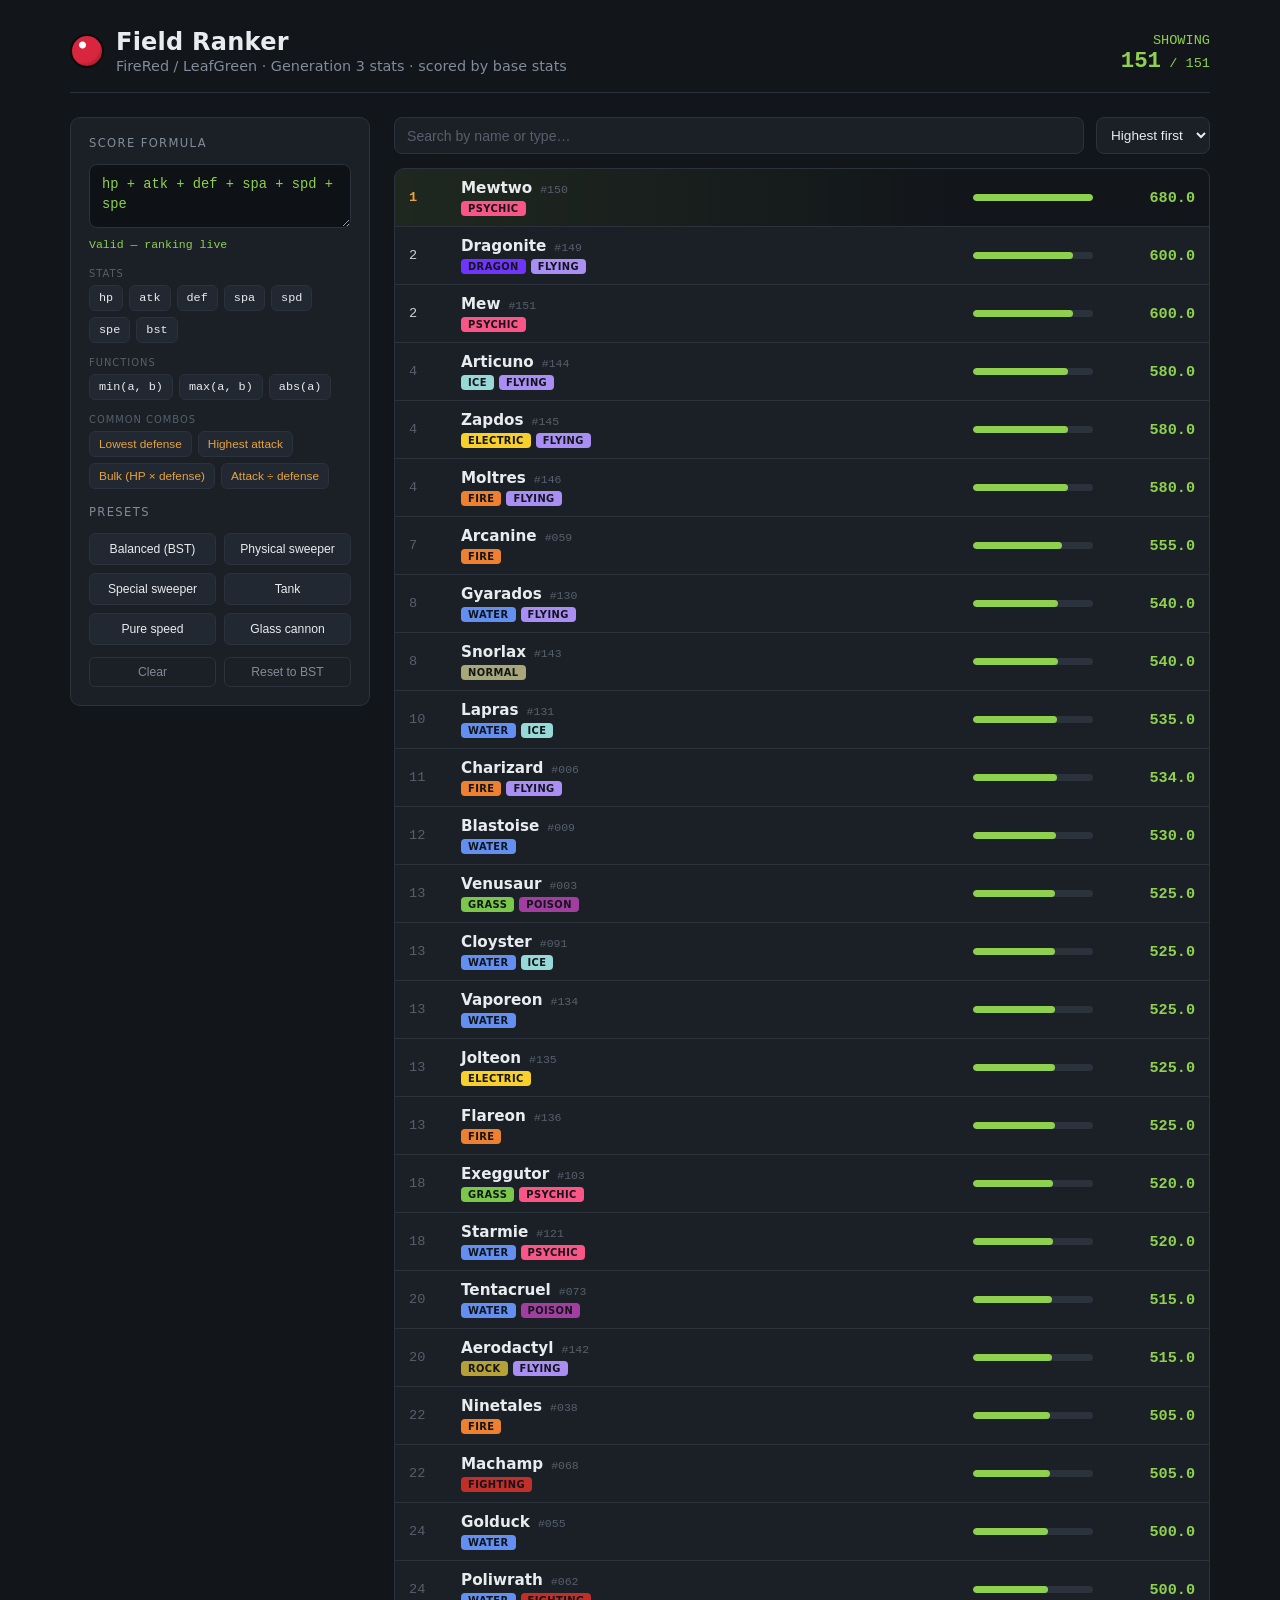
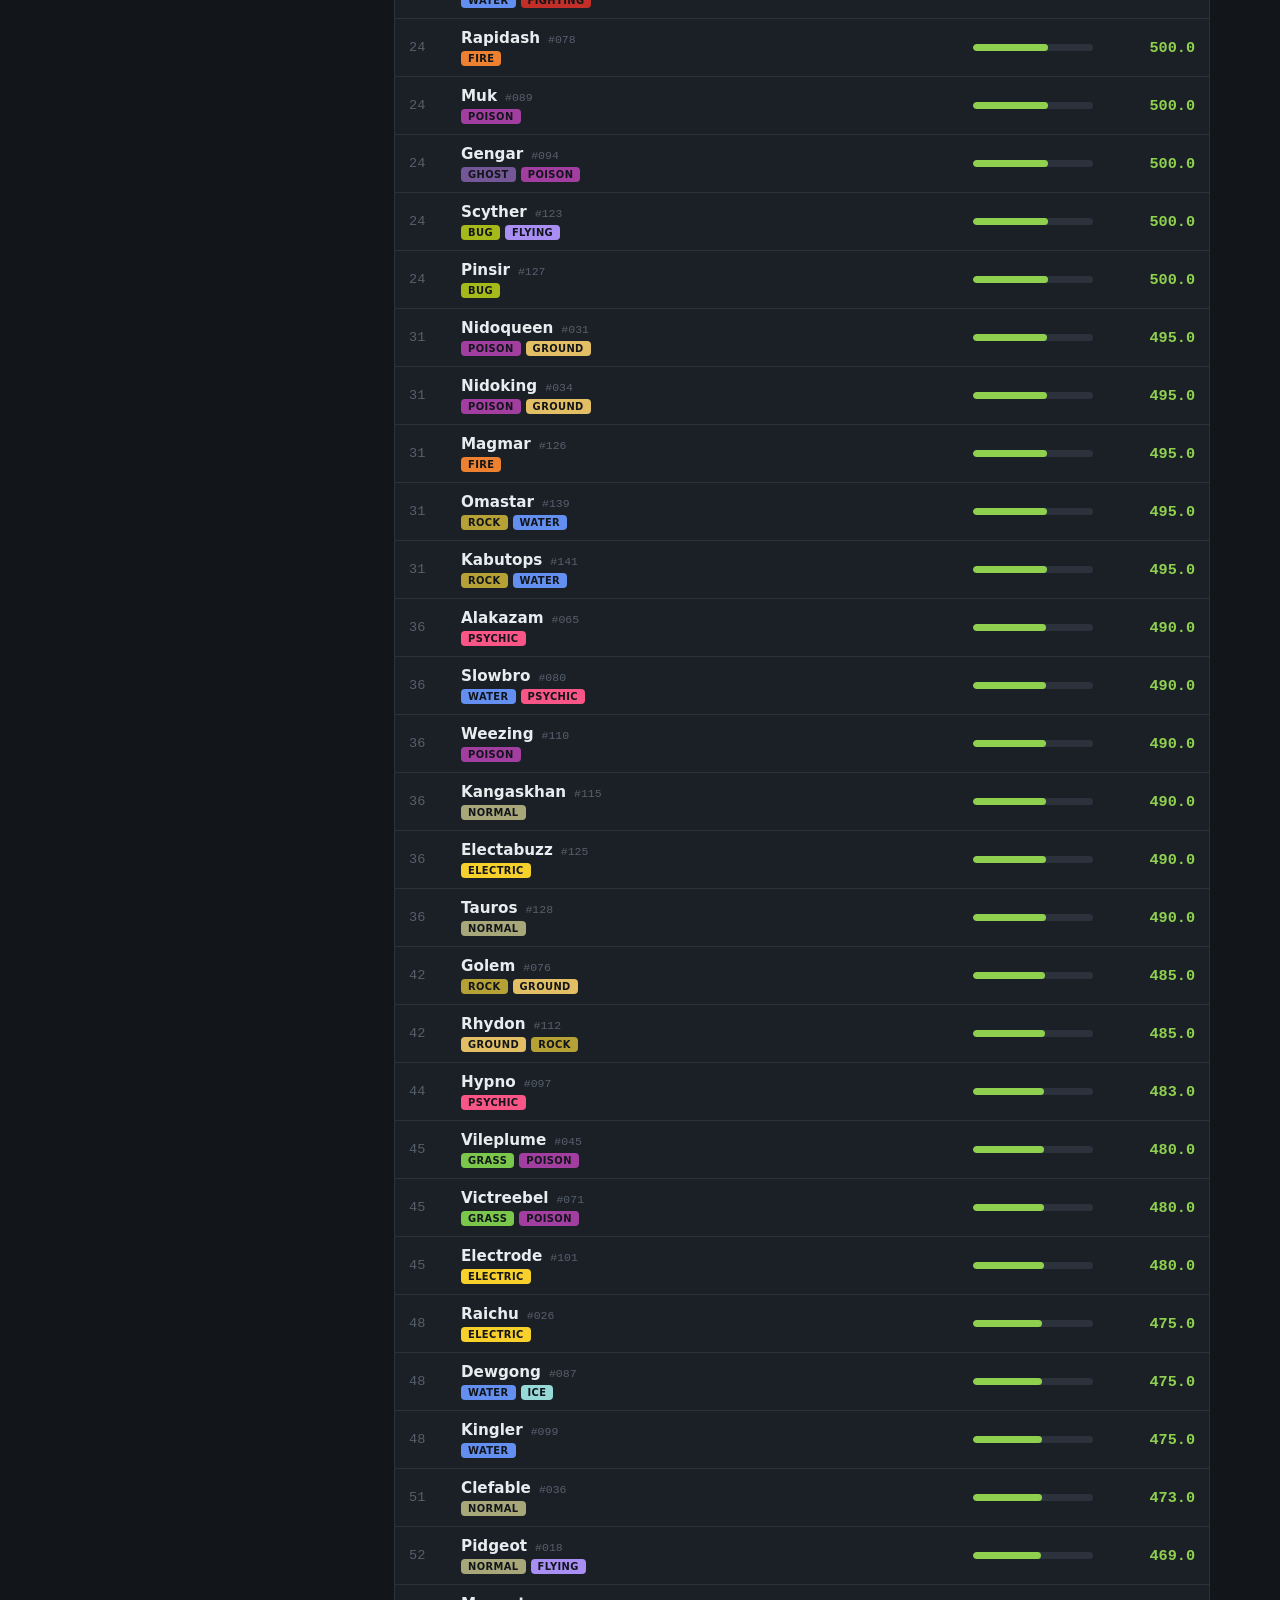
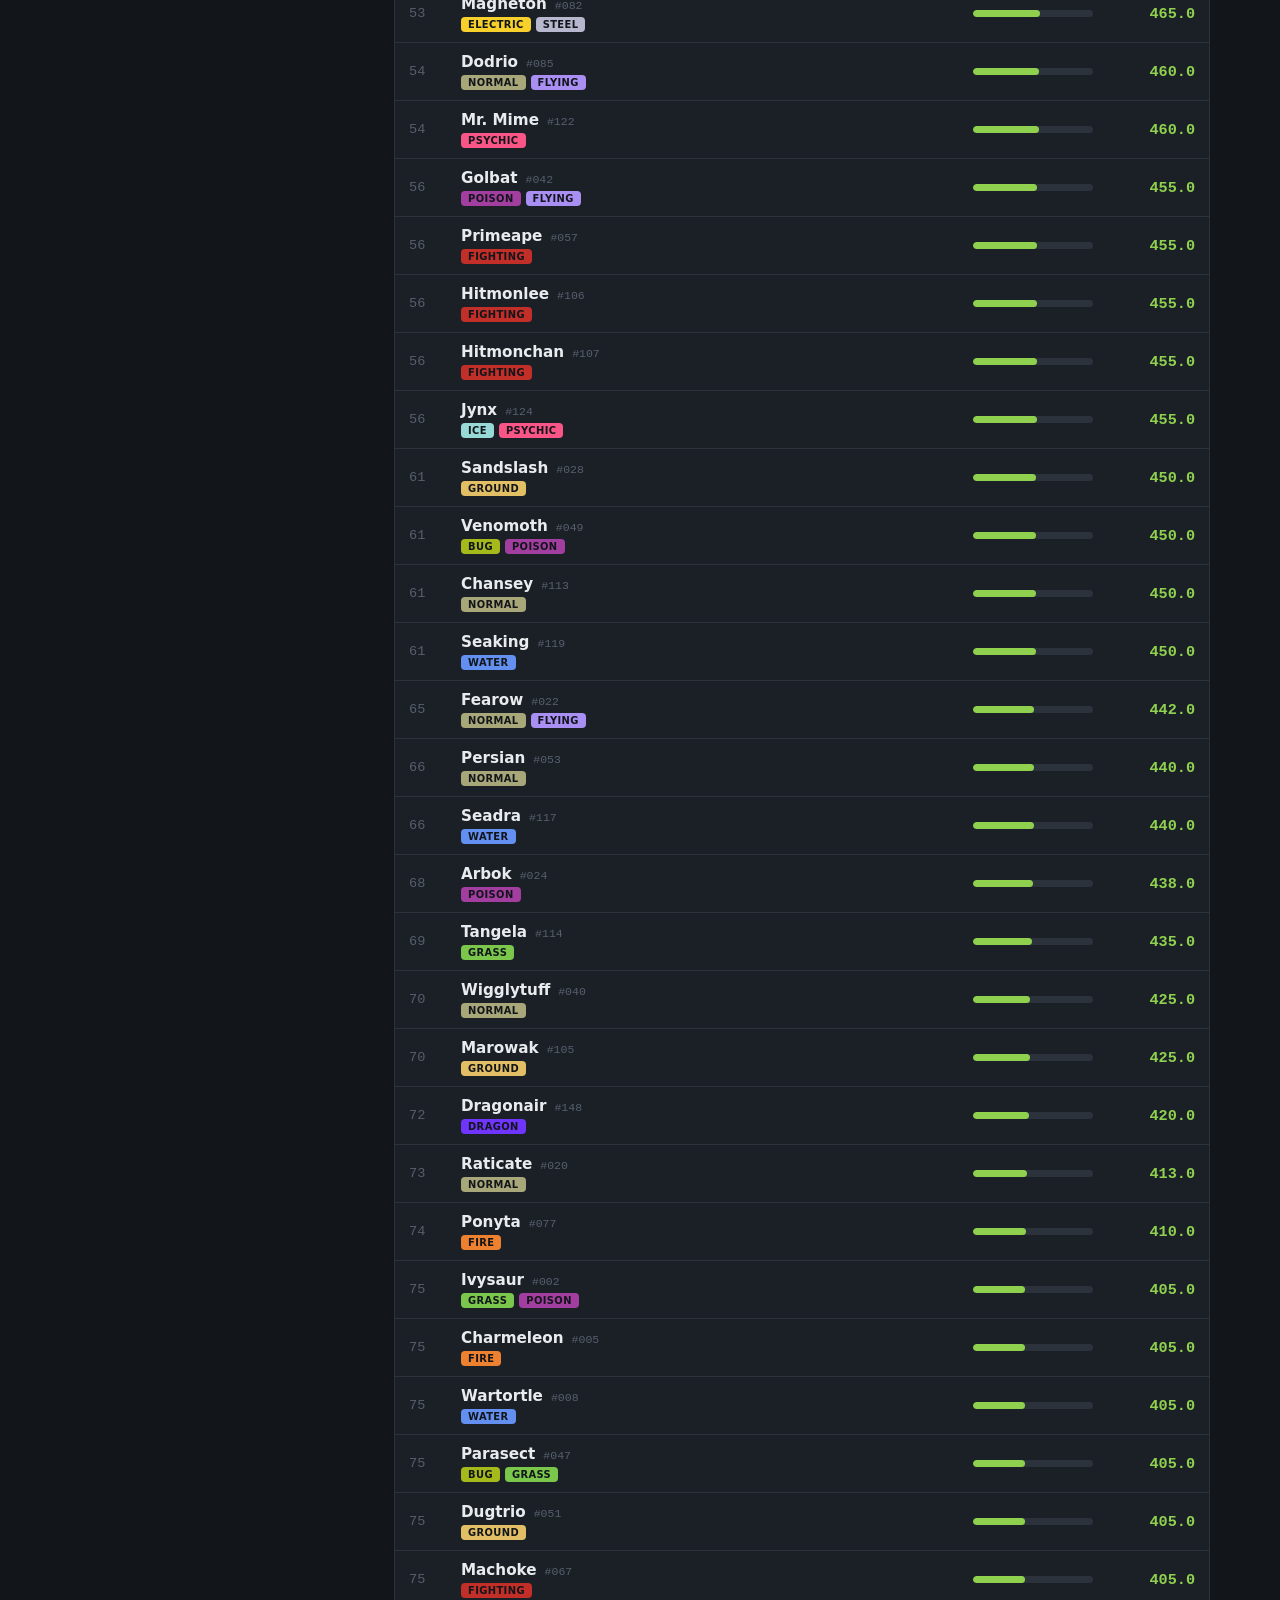
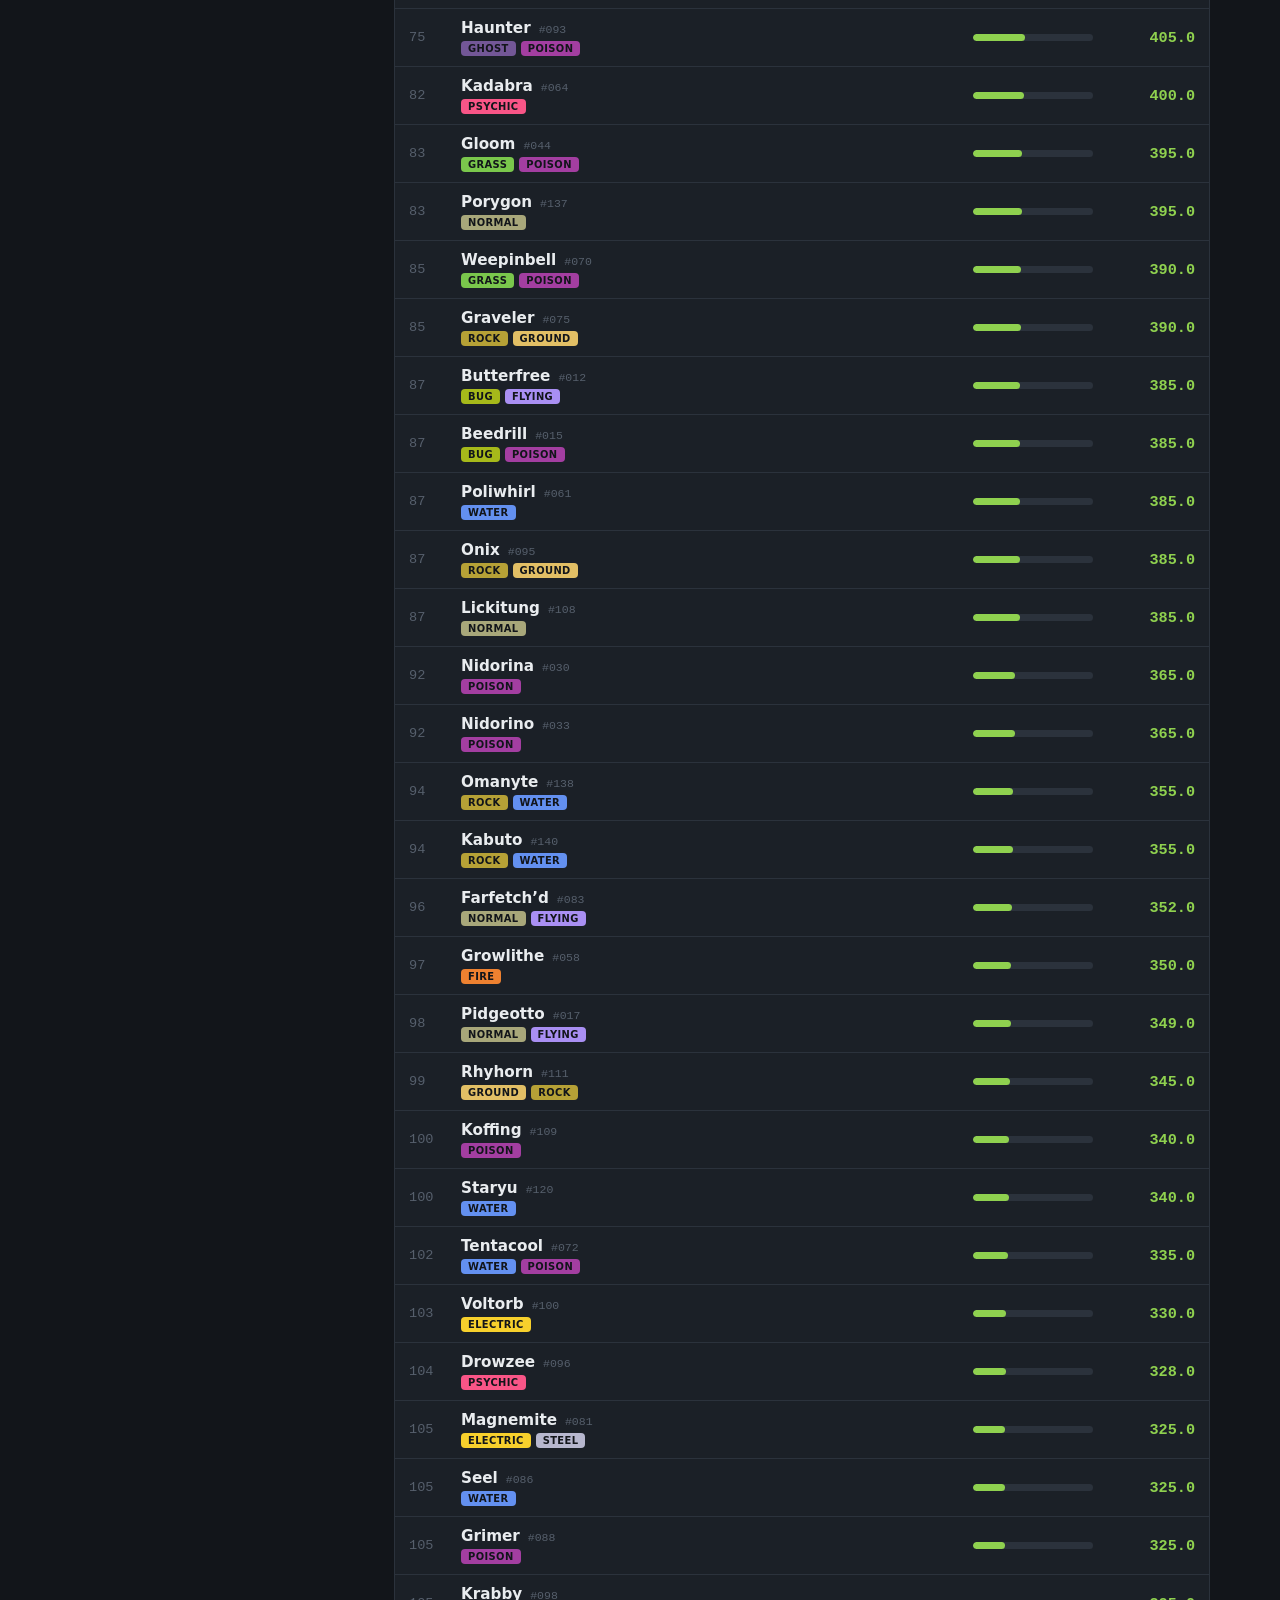
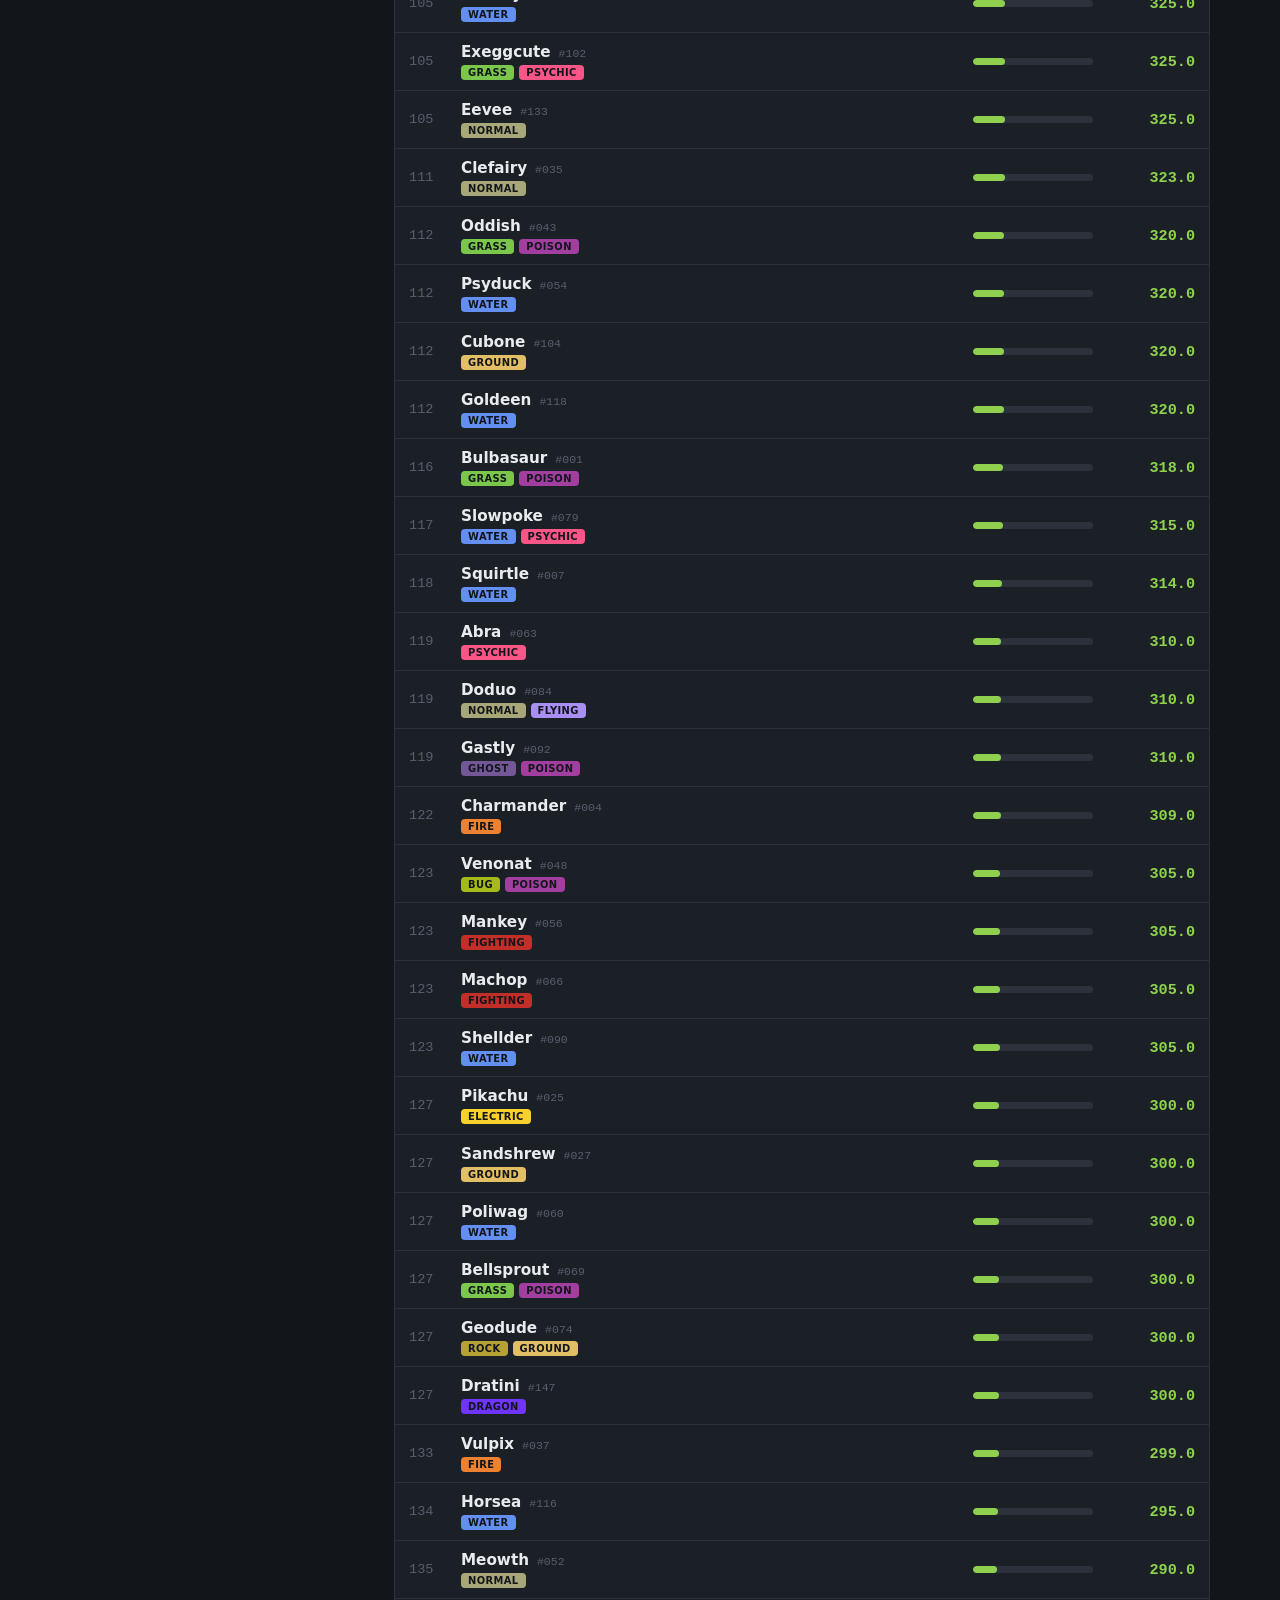
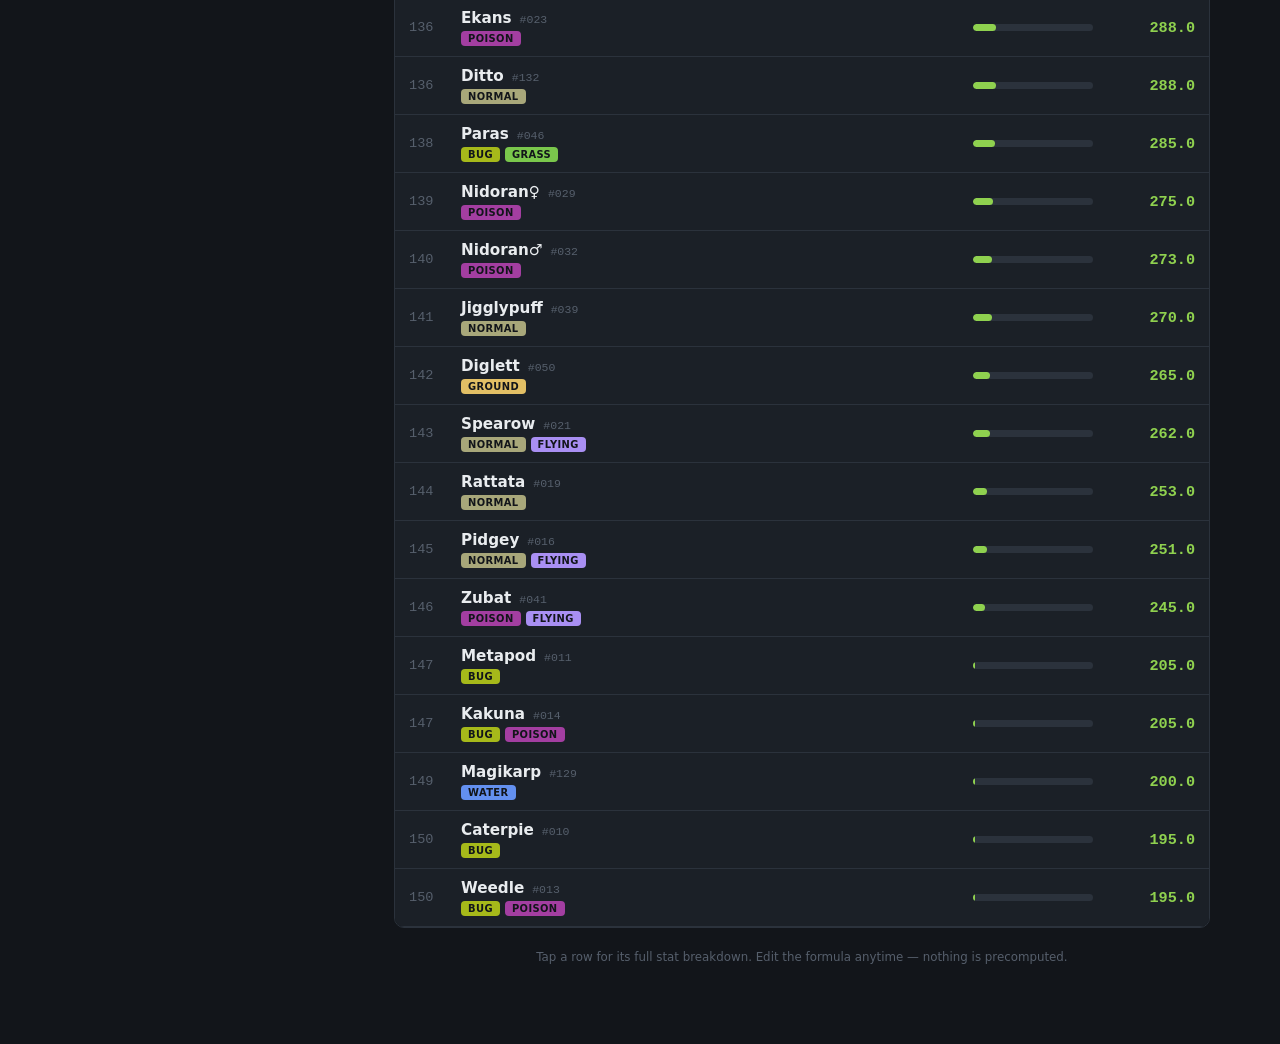
==== index.html @ 94759f68 "Split app into modules, load data from snapshot, fix ranking bugs - index.html / style.css / src/*.m" ====
<!DOCTYPE html>
<html lang="en">
<head>
<meta charset="UTF-8">
<meta name="viewport" content="width=device-width, initial-scale=1, viewport-fit=cover">
<title>Field Ranker — Pokémon Stat Terminal</title>
<link rel="stylesheet" href="style.css">
</head>
<body>
<div class="wrap">

  <header>
    <div class="brand">
      <div class="brand-mark"></div>
      <div>
        <h1>Field Ranker</h1>
        <div class="subtitle" id="subtitle">Loading…</div>
      </div>
    </div>
    <div class="count-readout">SHOWING<br><span class="n" id="shownCount">–</span> / <span id="totalCount">–</span></div>
  </header>

  <div class="layout">

    <div class="panel">
      <h2>Score formula</h2>
      <textarea id="formulaInput" class="formula-input" spellcheck="false">hp + atk + def + spa + spd + spe</textarea>
      <div class="formula-status" id="formulaStatus">&nbsp;</div>

      <div class="chip-section">
        <div class="chip-label">Stats</div>
        <div class="chip-row" id="statChips"></div>
      </div>
      <div class="chip-section">
        <div class="chip-label">Functions</div>
        <div class="chip-row" id="fnChips"></div>
      </div>
      <div class="chip-section">
        <div class="chip-label">Common combos</div>
        <div class="chip-row" id="comboChips"></div>
      </div>

      <div class="presets">
        <h2 style="margin-top:16px;">Presets</h2>
        <div class="preset-grid" id="presetGrid"></div>
      </div>

      <div class="reset-line">
        <button class="textbtn" id="clearBtn">Clear</button>
        <button class="textbtn" id="resetBtn">Reset to BST</button>
      </div>
    </div>

    <div class="main">
      <div class="results-head">
        <input class="search-box" id="searchBox" type="text" placeholder="Search by name or type…">
        <select class="sortdir" id="sortDir">
          <option value="desc">Highest first</option>
          <option value="asc">Lowest first</option>
        </select>
      </div>
      <div class="list" id="list"></div>
      <footer>Tap a row for its full stat breakdown. Edit the formula anytime — nothing is precomputed.</footer>
    </div>

  </div>
</div>

<script type="module" src="src/app.js"></script>
</body>
</html>
---- style.css ----
:root{
  --bg-deep:#12151A;
  --panel:#1B2027;
  --panel-raised:#222831;
  --hairline:#2B323C;
  --text-primary:#E9ECEF;
  --text-muted:#818B99;
  --text-faint:#565F6C;
  --scan-red:#D7263D;
  --lcd-green:#8FD14F;
  --lcd-green-dim:#4E6B36;
  --amber:#E8A33D;
}

*{box-sizing:border-box;}
:root{box-sizing:border-box;padding-top:env(safe-area-inset-top,0px);padding-bottom:env(safe-area-inset-bottom,0px);}
html{scroll-padding-top:env(safe-area-inset-top,0px);color-scheme:dark;}
html,body{margin:0;padding:0;}
body{
  background:var(--bg-deep);
  color:var(--text-primary);
  font-family:'Space Grotesk',system-ui,sans-serif;
  min-height:100vh;
  -webkit-font-smoothing:antialiased;
}

.wrap{max-width:1180px;margin:0 auto;padding:28px 20px 80px;}

/* ---------- Header ---------- */
header{
  display:flex;
  align-items:flex-end;
  justify-content:space-between;
  gap:20px;
  border-bottom:1px solid var(--hairline);
  padding-bottom:18px;
  margin-bottom:24px;
  flex-wrap:wrap;
}
.brand{display:flex;align-items:center;gap:12px;}
.brand-mark{
  width:34px;height:34px;border-radius:50%;
  background:radial-gradient(circle at 35% 30%, #fff 0 3px, var(--scan-red) 4px 60%, #7a0e1c 100%);
  border:2px solid #0c0c0c;
  flex-shrink:0;
}
h1{
  font-size:1.5rem;
  margin:0;
  letter-spacing:0.01em;
  font-weight:700;
}
.subtitle{color:var(--text-muted);font-size:0.9rem;margin-top:2px;}
.count-readout{
  font-family:'Space Mono',monospace;
  color:var(--lcd-green);
  font-size:0.85rem;
  text-align:right;
}
.count-readout .n{font-size:1.4rem;font-weight:700;}

/* ---------- Layout ---------- */
.layout{
  display:grid;
  grid-template-columns:300px 1fr;
  gap:24px;
  align-items:start;
}
@media (max-width:860px){
  .layout{grid-template-columns:1fr;}
}

/* ---------- Control panel ---------- */
.panel{
  background:var(--panel);
  border:1px solid var(--hairline);
  border-radius:10px;
  padding:18px;
  position:sticky;
  top:16px;
}
@media (max-width:860px){.panel{position:static;}}

.panel h2{
  font-size:0.72rem;
  text-transform:uppercase;
  letter-spacing:0.12em;
  color:var(--text-muted);
  margin:0 0 14px;
  font-weight:500;
}

.stat-row{margin-bottom:14px;}
.stat-row-top{
  display:flex;
  justify-content:space-between;
  align-items:baseline;
  margin-bottom:4px;
}
.stat-name{font-size:0.86rem;color:var(--text-primary);}
.stat-weight{
  font-family:'Space Mono',monospace;
  font-size:0.86rem;
  color:var(--amber);
  min-width:34px;
  text-align:right;
}
input[type=range]{
  -webkit-appearance:none;
  width:100%;
  height:4px;
  border-radius:2px;
  background:linear-gradient(to right, var(--lcd-green-dim), var(--hairline));
  outline:none;
}
input[type=range]::-webkit-slider-thumb{
  -webkit-appearance:none;
  width:15px;height:15px;
  border-radius:50%;
  background:var(--lcd-green);
  border:2px solid #0c0c0c;
  cursor:pointer;
}
input[type=range]::-moz-range-thumb{
  width:15px;height:15px;border-radius:50%;
  background:var(--lcd-green);border:2px solid #0c0c0c;cursor:pointer;
}

.formula-input{
  width:100%;
  min-height:64px;
  resize:vertical;
  background:#0E1116;
  border:1px solid var(--hairline);
  border-radius:8px;
  padding:10px 12px;
  color:var(--lcd-green);
  font-family:'Space Mono',monospace;
  font-size:0.86rem;
  line-height:1.45;
}
.formula-input:focus{outline:none;border-color:var(--lcd-green);}
.formula-status{
  margin-top:6px;
  min-height:16px;
  font-size:0.72rem;
  font-family:'Space Mono',monospace;
  color:var(--text-faint);
}
.formula-status.err{color:var(--scan-red);}
.formula-status.ok{color:var(--lcd-green);}

.chip-section{margin-top:14px;}
.chip-label{
  font-size:0.62rem;
  text-transform:uppercase;
  letter-spacing:0.1em;
  color:var(--text-faint);
  margin-bottom:6px;
}
.chip-row{display:flex;flex-wrap:wrap;gap:6px;}
button.chip{
  background:var(--panel-raised);
  border:1px solid var(--hairline);
  color:var(--text-primary);
  font-family:'Space Mono',monospace;
  font-size:0.74rem;
  padding:5px 9px;
  border-radius:6px;
  cursor:pointer;
}
button.chip:hover{border-color:var(--lcd-green);color:var(--lcd-green);}
button.chip.combo{
  font-family:'Space Grotesk',sans-serif;
  color:var(--amber);
}

.presets{margin-top:16px;}
.preset-grid{display:grid;grid-template-columns:1fr 1fr;gap:8px;}
button.preset{
  background:var(--panel-raised);
  border:1px solid var(--hairline);
  color:var(--text-primary);
  font-family:'Space Grotesk',sans-serif;
  font-size:0.76rem;
  padding:8px 6px;
  border-radius:6px;
  cursor:pointer;
  transition:border-color .15s ease, color .15s ease;
}
button.preset:hover{border-color:var(--lcd-green);color:var(--lcd-green);}

.reset-line{
  margin-top:12px;
  display:flex;
  gap:8px;
}
button.textbtn{
  flex:1;
  background:none;
  border:1px solid var(--hairline);
  color:var(--text-muted);
  font-family:'Space Grotesk',sans-serif;
  font-size:0.76rem;
  padding:7px 6px;
  border-radius:6px;
  cursor:pointer;
}
button.textbtn:hover{color:var(--scan-red);border-color:var(--scan-red);}

/* ---------- Results ---------- */
.results-head{
  display:flex;
  gap:12px;
  margin-bottom:14px;
  flex-wrap:wrap;
}
.search-box{
  flex:1;
  min-width:180px;
  background:var(--panel);
  border:1px solid var(--hairline);
  border-radius:8px;
  padding:9px 12px;
  color:var(--text-primary);
  font-family:'Space Grotesk',sans-serif;
  font-size:0.88rem;
}
.search-box::placeholder{color:var(--text-faint);}
.search-box:focus{outline:none;border-color:var(--lcd-green);}

select.sortdir{
  background:var(--panel);
  border:1px solid var(--hairline);
  color:var(--text-primary);
  border-radius:8px;
  padding:9px 10px;
  font-family:'Space Grotesk',sans-serif;
  font-size:0.85rem;
}

.list{
  border:1px solid var(--hairline);
  border-radius:10px;
  overflow:hidden;
}
.row{
  display:grid;
  grid-template-columns:40px 1fr 120px 90px;
  align-items:center;
  gap:12px;
  padding:10px 14px;
  background:var(--panel);
  border-bottom:1px solid var(--hairline);
  cursor:pointer;
}
.row:last-child{border-bottom:none;}
.row:hover{background:var(--panel-raised);}
.row.top1{background:linear-gradient(90deg, rgba(143,209,79,0.10), transparent 70%);}

.rank{
  font-family:'Space Mono',monospace;
  color:var(--text-faint);
  font-size:0.85rem;
}
.rank.r1{color:var(--amber);font-weight:700;}
.rank.r2{color:#C9CFD6;}
.rank.r3{color:#B08D57;}

.name-cell{display:flex;flex-direction:column;gap:4px;min-width:0;}
.name-line{display:flex;align-items:baseline;gap:8px;}
.pname{font-weight:700;font-size:0.95rem;}
.pnum{font-family:'Space Mono',monospace;color:var(--text-faint);font-size:0.72rem;}
.types{display:flex;gap:5px;flex-wrap:wrap;}
.type-badge{
  font-size:0.62rem;
  letter-spacing:0.04em;
  text-transform:uppercase;
  padding:2px 7px;
  border-radius:4px;
  color:#12151A;
  font-weight:700;
}

.bar-track{
  height:7px;
  background:var(--hairline);
  border-radius:4px;
  overflow:hidden;
}
.bar-fill{
  height:100%;
  background:var(--lcd-green);
  border-radius:4px;
}

.score-cell{
  font-family:'Space Mono',monospace;
  text-align:right;
  color:var(--lcd-green);
  font-size:0.95rem;
  font-weight:700;
}

.breakdown{
  grid-column:1 / -1;
  display:none;
  padding:10px 14px 14px 52px;
  background:#0E1116;
  border-top:1px dashed var(--hairline);
}
.row.open + .breakdown{display:block;}
.stat-grid{
  display:grid;
  grid-template-columns:repeat(6,1fr);
  gap:10px;
}
@media (max-width:640px){
  .stat-grid{grid-template-columns:repeat(3,1fr);}
  .row{grid-template-columns:32px 1fr 70px;}
  .bar-cell{display:none;}
}
.stat-chip{text-align:center;}
.stat-chip .v{font-family:'Space Mono',monospace;font-size:0.95rem;color:var(--text-primary);}
.stat-chip .k{font-size:0.62rem;color:var(--text-faint);text-transform:uppercase;letter-spacing:0.08em;margin-top:2px;}

.empty{
  padding:40px 20px;
  text-align:center;
  color:var(--text-muted);
  font-size:0.9rem;
}

footer{
  margin-top:22px;
  color:var(--text-faint);
  font-size:0.74rem;
  text-align:center;
}
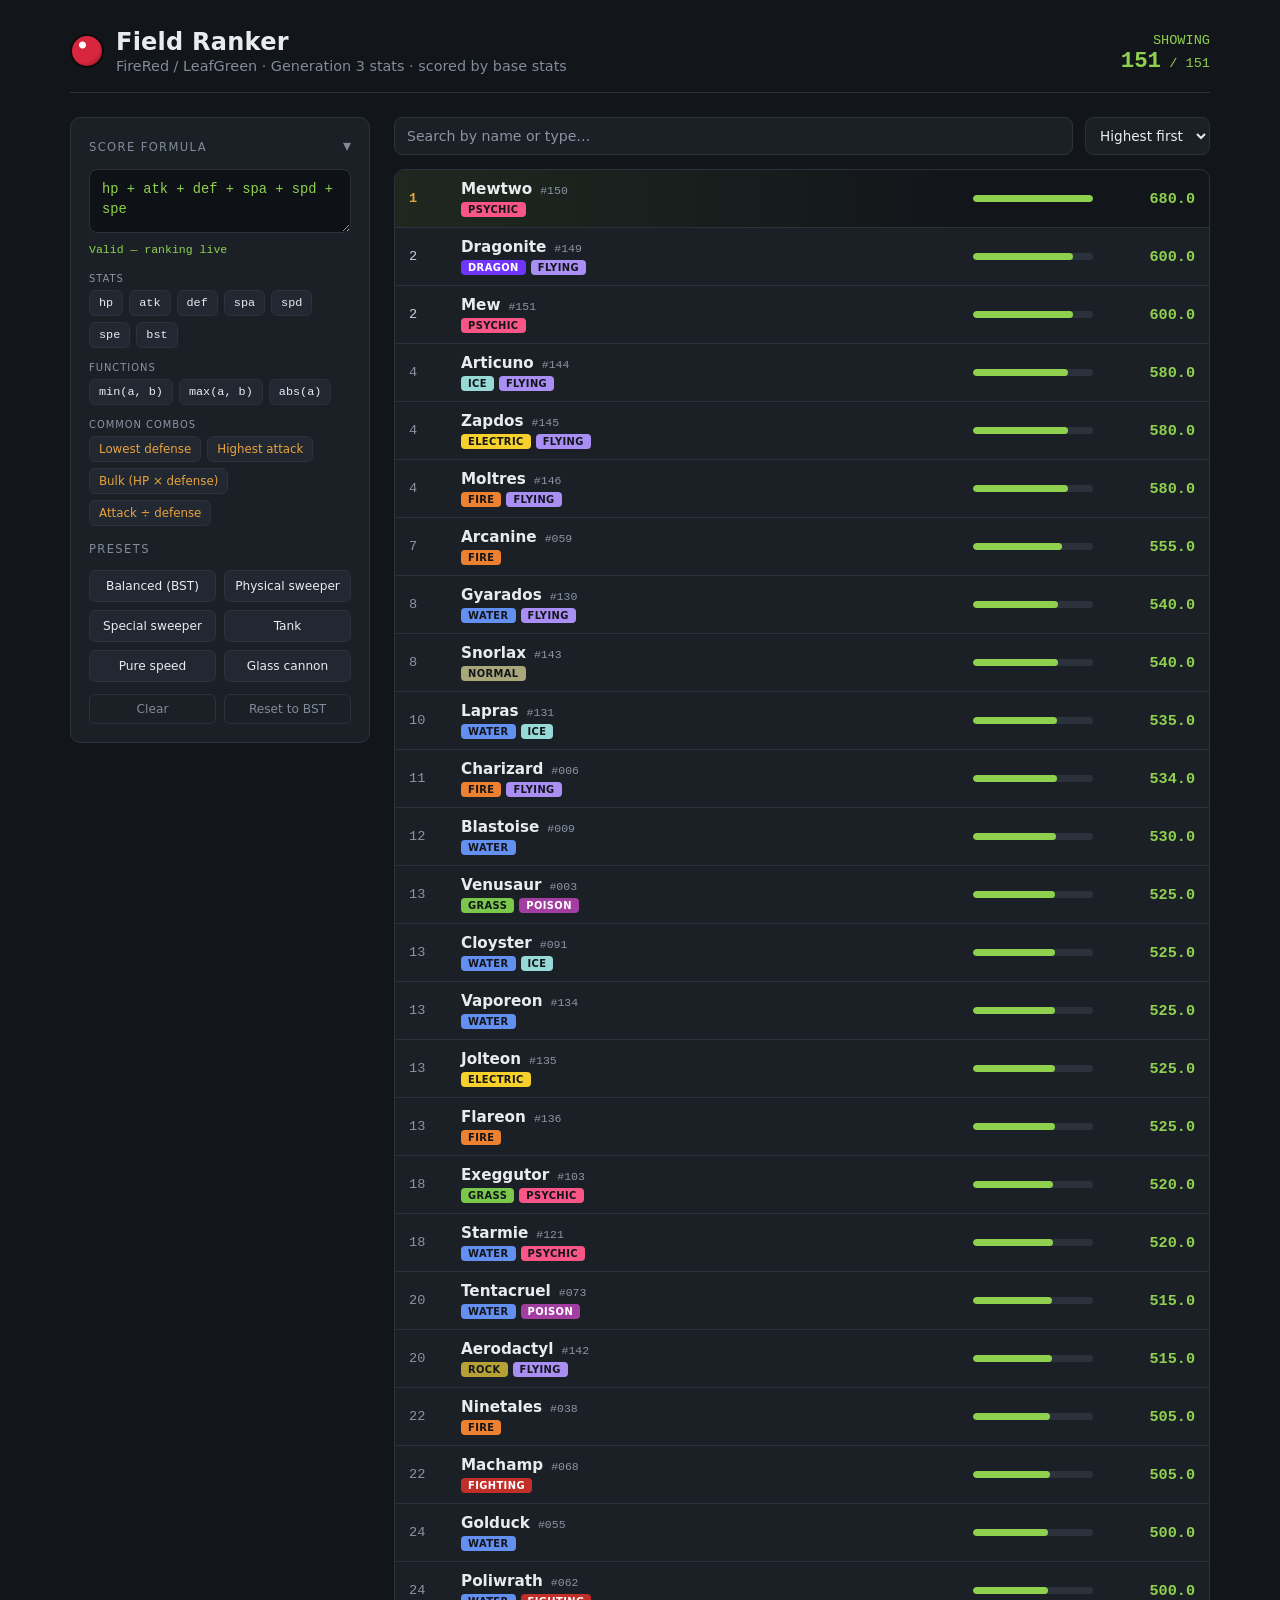
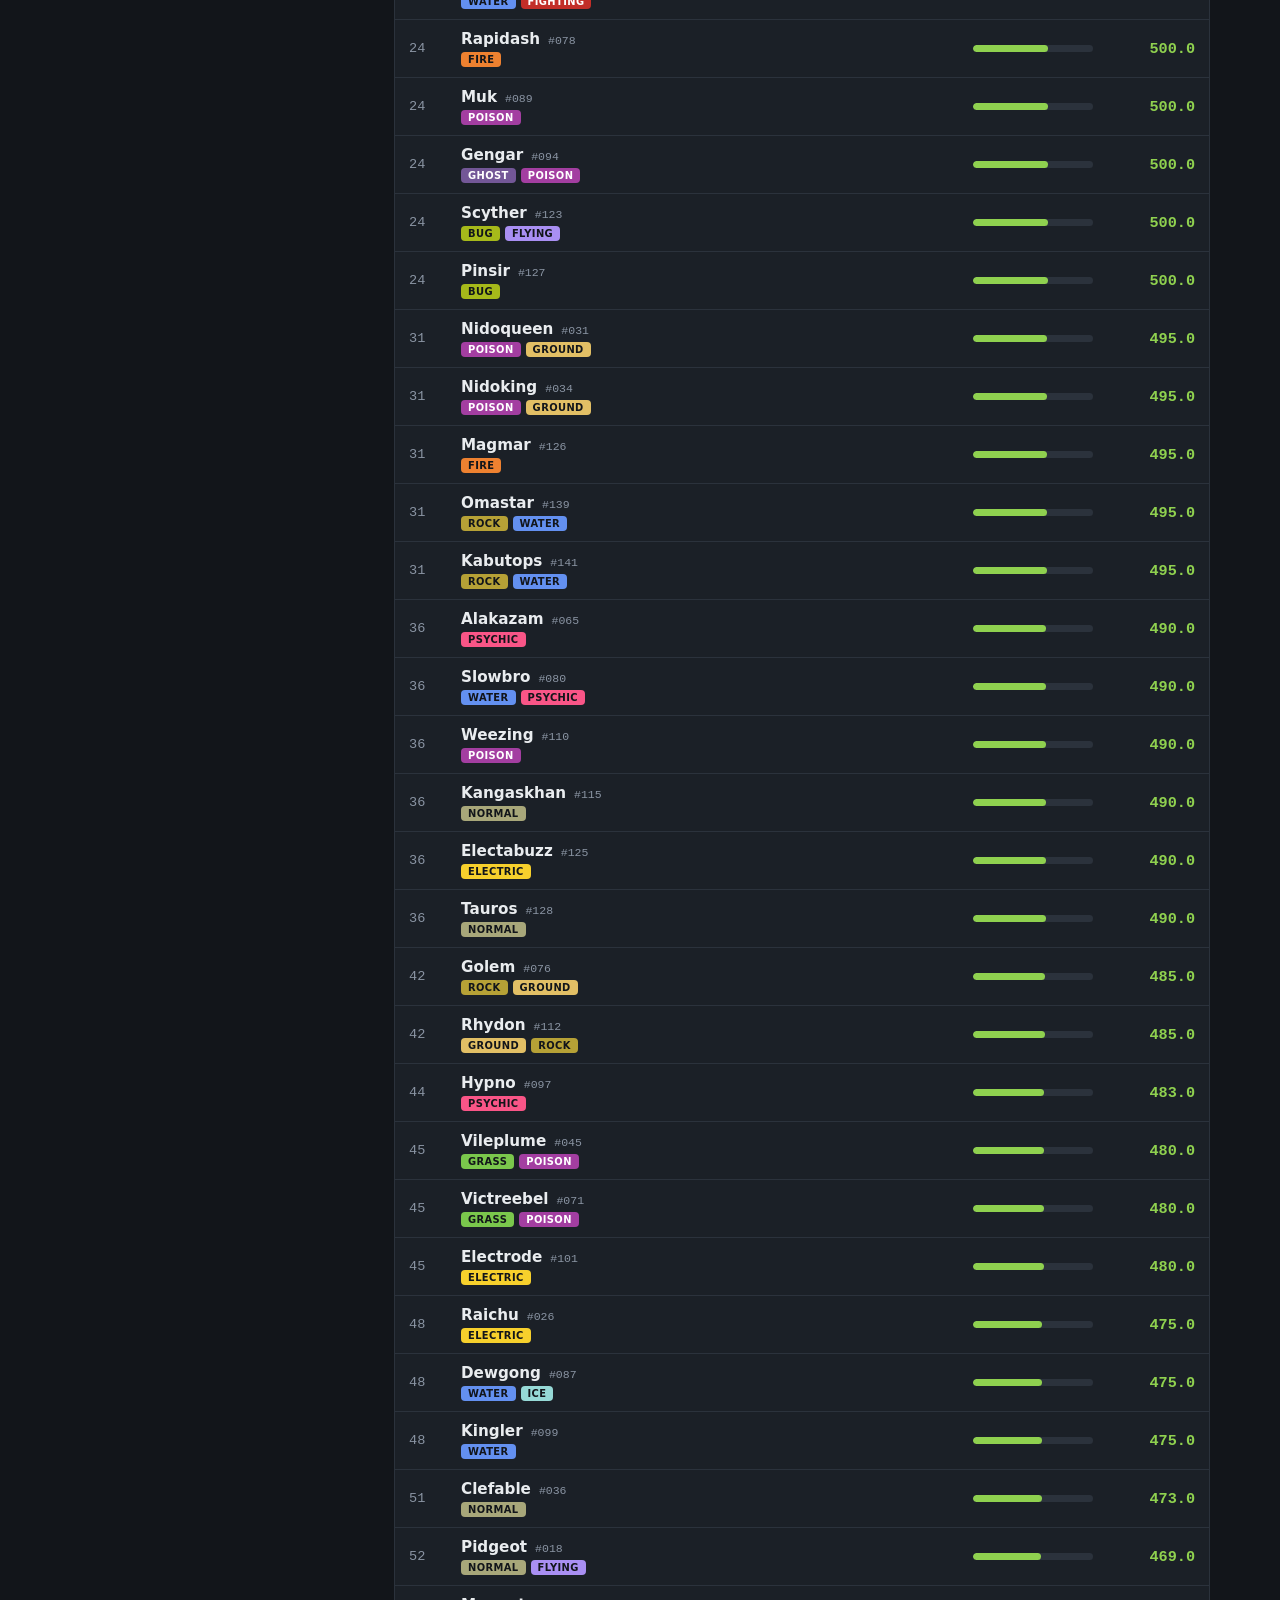
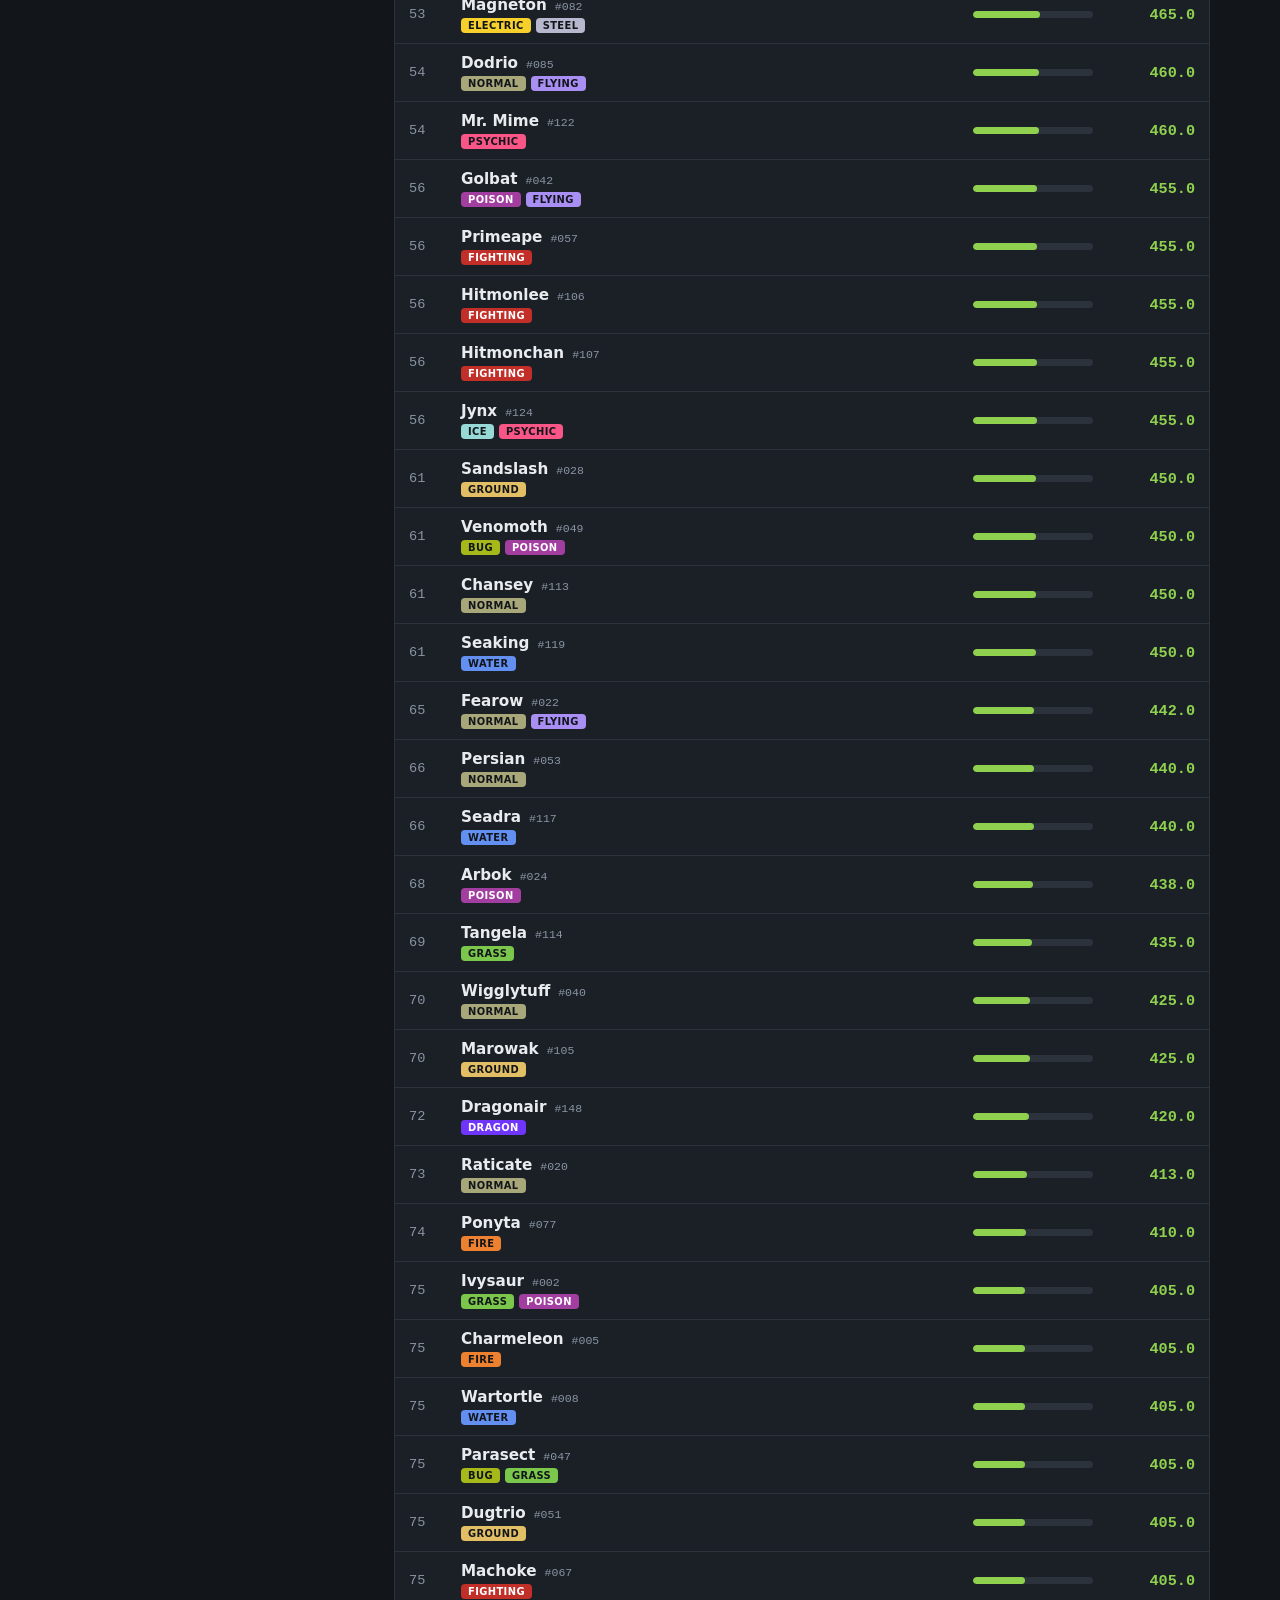
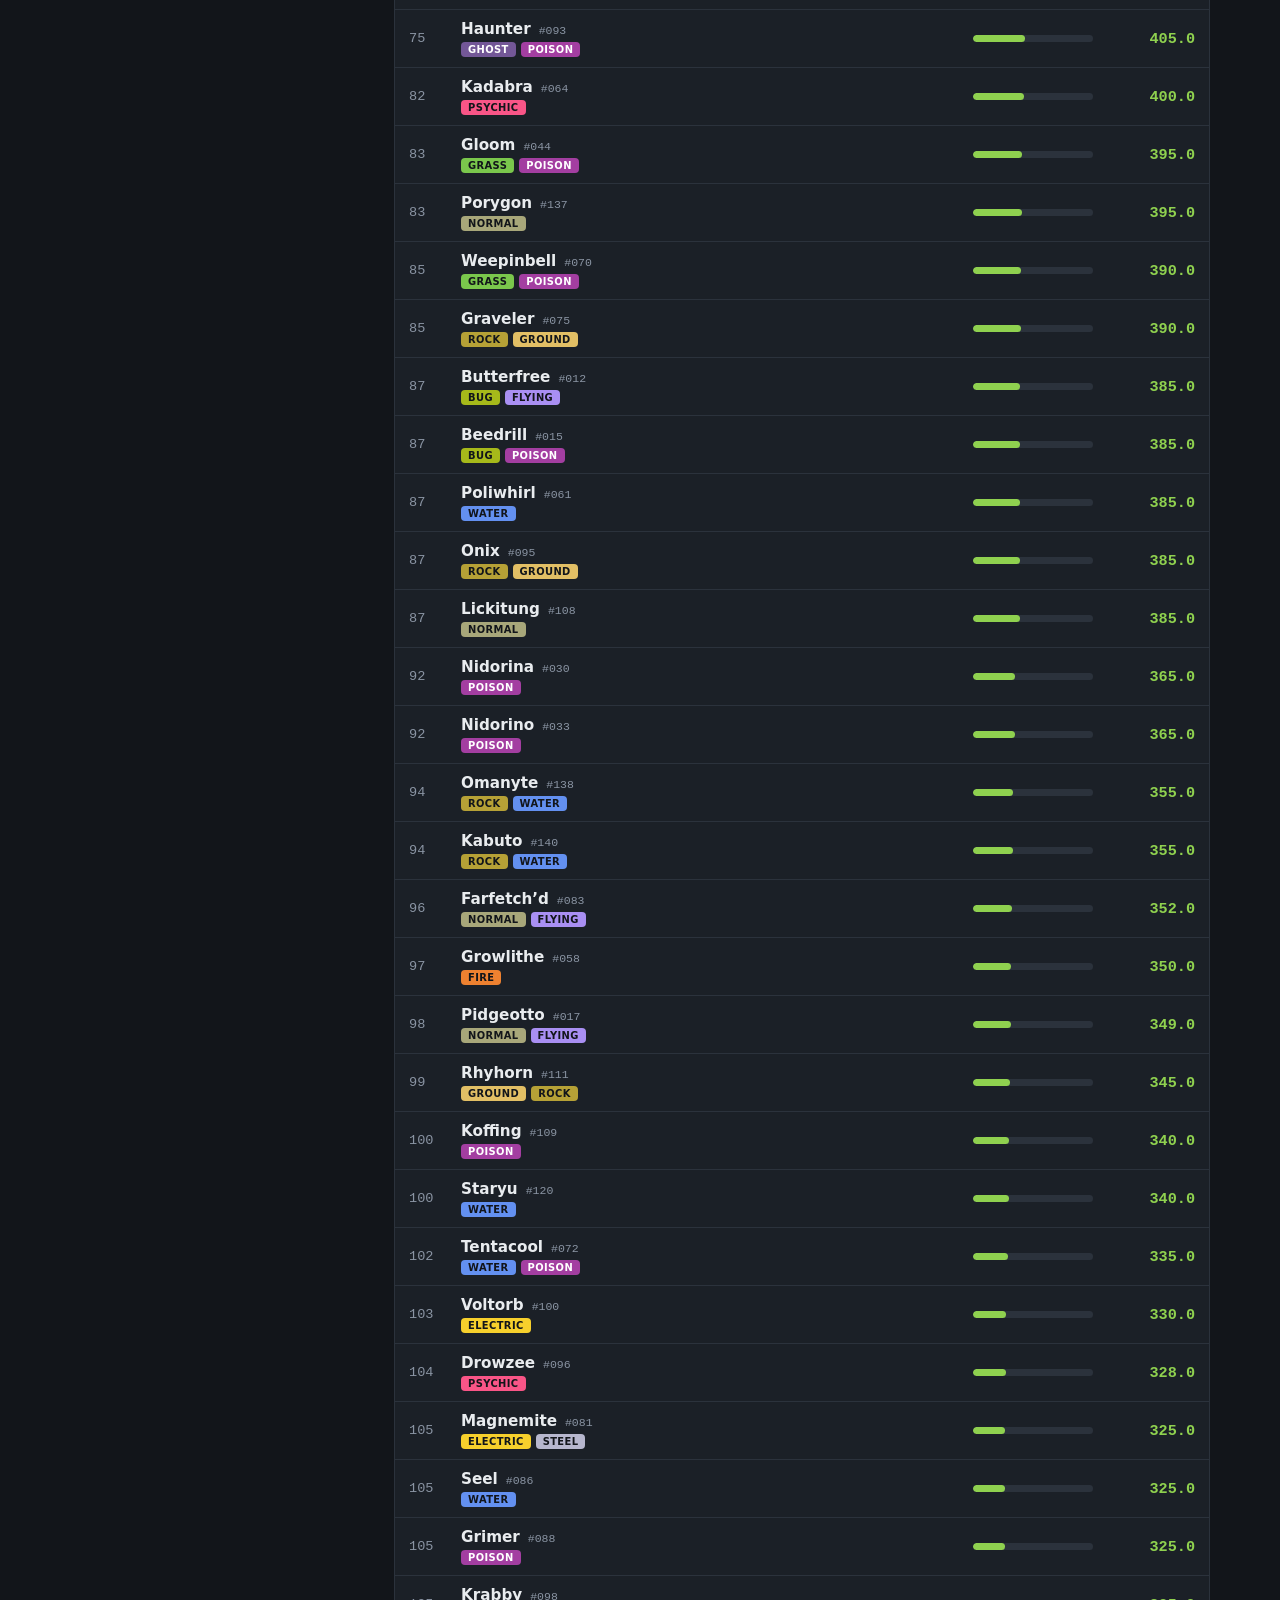
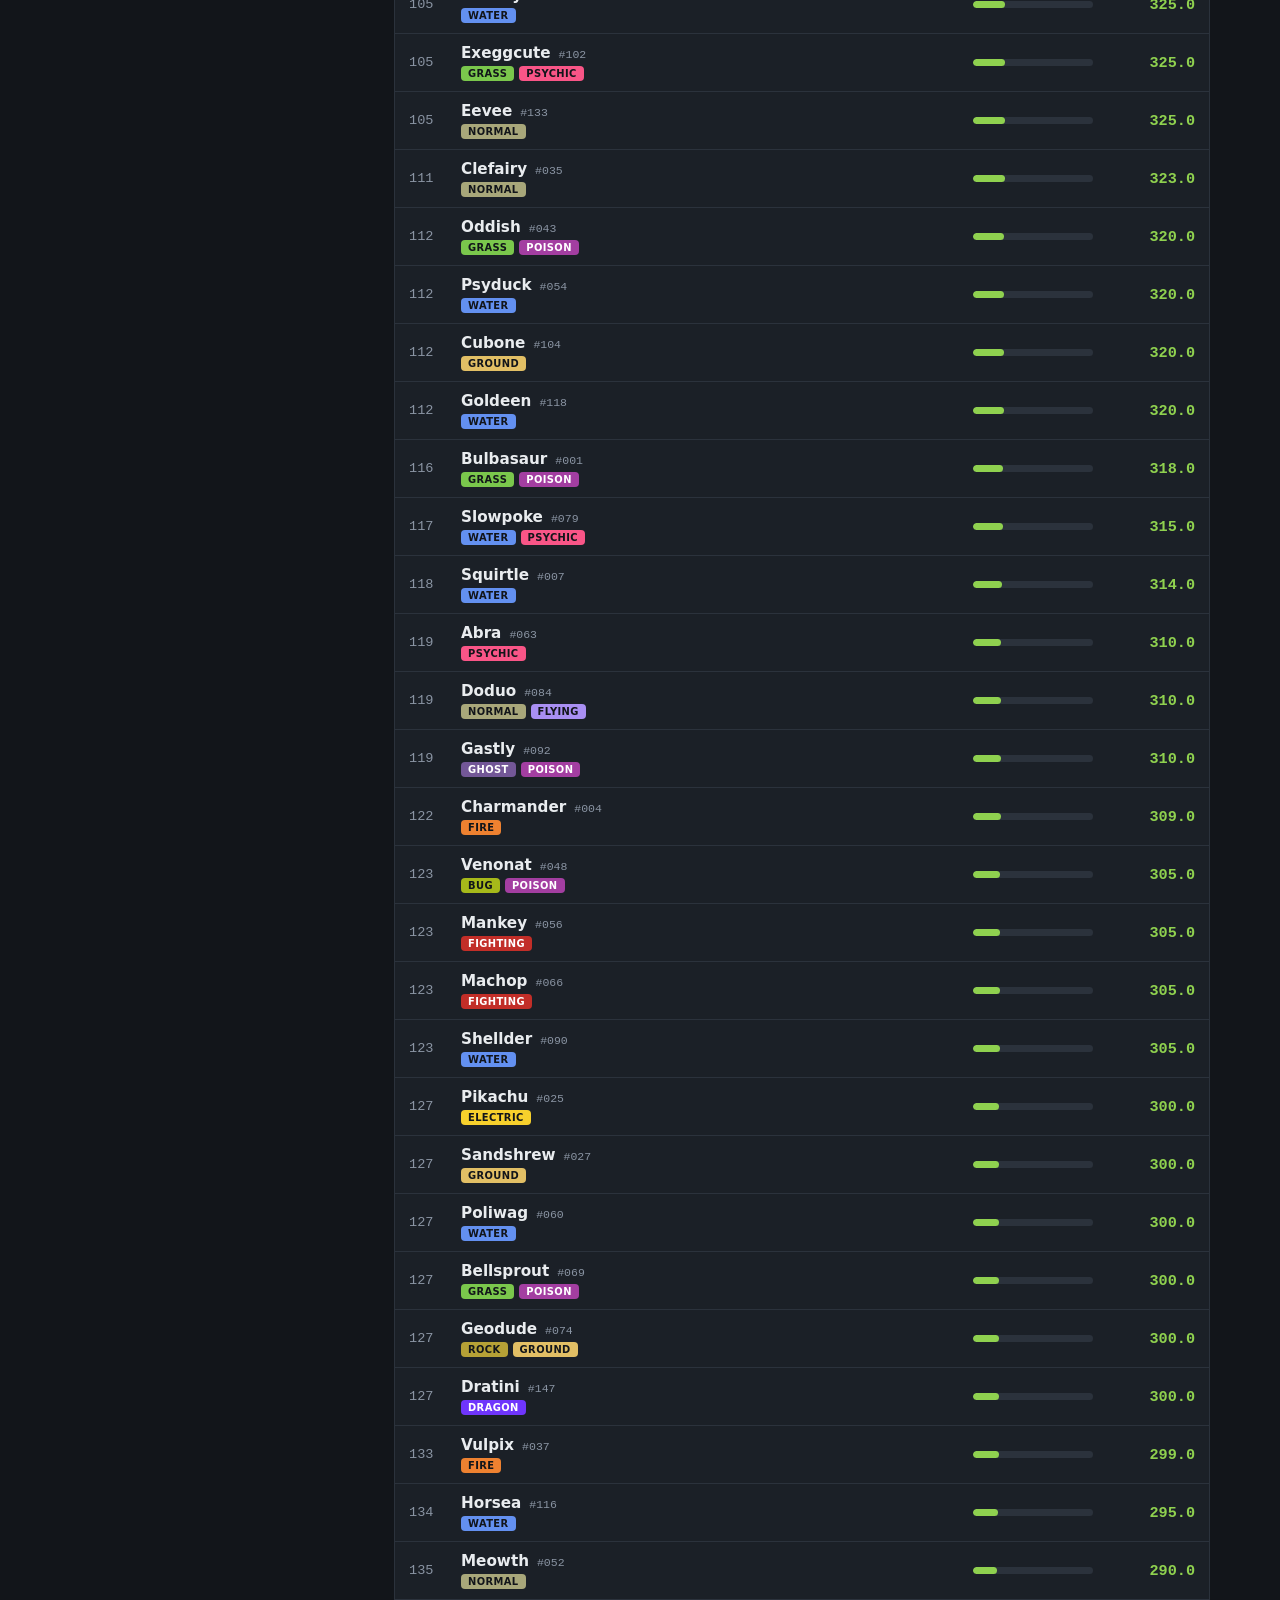
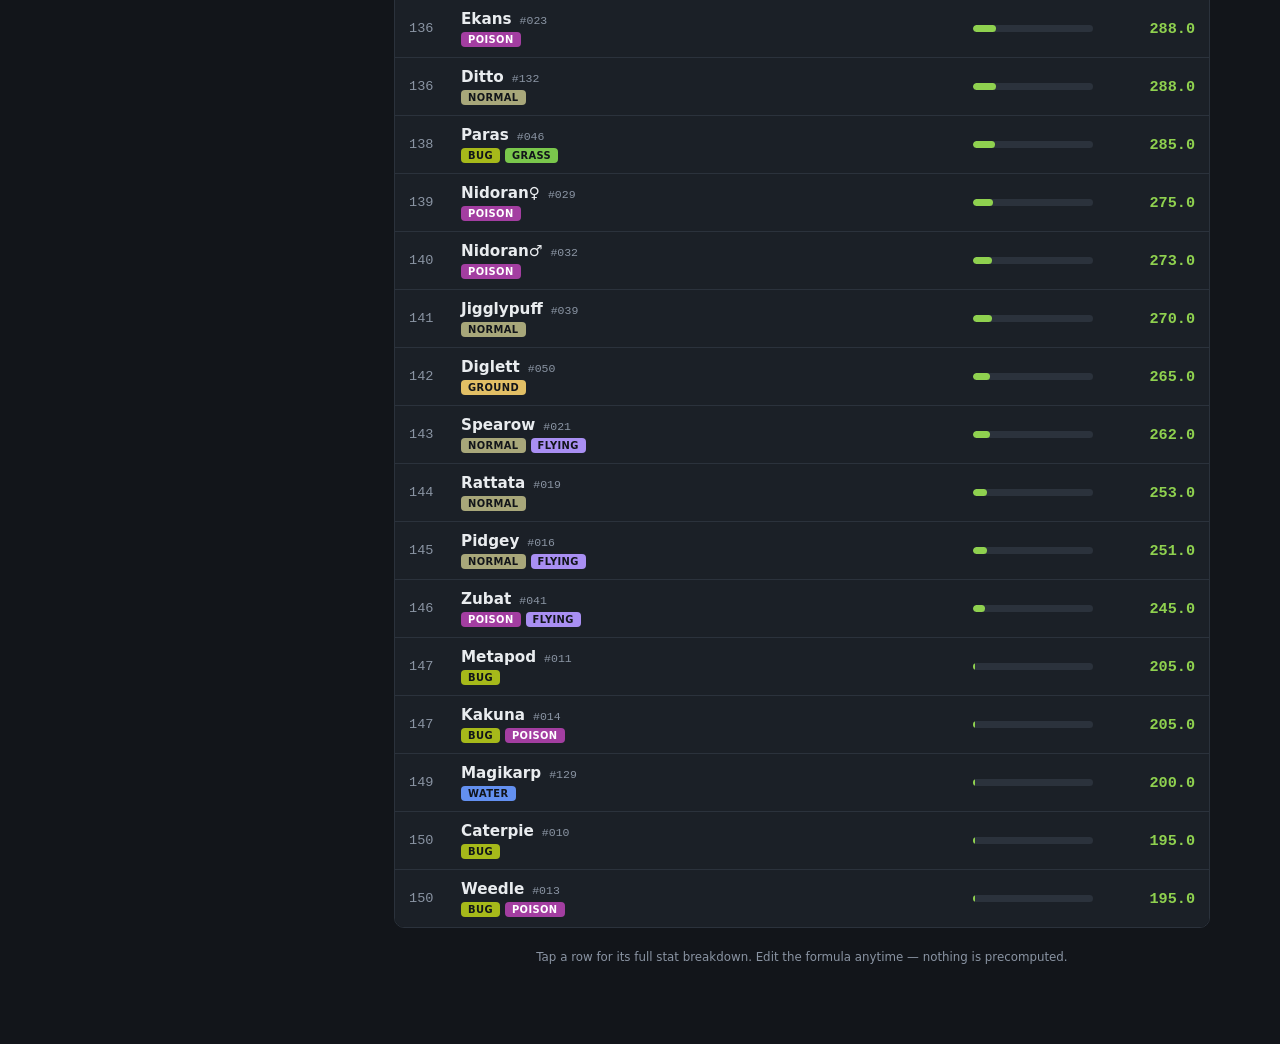
==== commit e52870e8: "Improve accessibility and mobile layout - Rows are buttons with aria-expanded; focus survives expand" ====
--- a/index.html
+++ b/index.html
@@ -3,6 +3,8 @@
 <head>
 <meta charset="UTF-8">
 <meta name="viewport" content="width=device-width, initial-scale=1, viewport-fit=cover">
+<meta name="description" content="Rank Pokémon by a custom base-stat formula, using the stats from the game you pick.">
+<meta name="theme-color" content="#12151A">
 <title>Field Ranker — Pokémon Stat Terminal</title>
 <link rel="stylesheet" href="style.css">
 </head>
@@ -17,15 +19,15 @@
         <div class="subtitle" id="subtitle">Loading…</div>
       </div>
     </div>
-    <div class="count-readout">SHOWING<br><span class="n" id="shownCount">–</span> / <span id="totalCount">–</span></div>
+    <div class="count-readout" role="status" aria-label="Pokémon shown">SHOWING<br><span class="n" id="shownCount">–</span> / <span id="totalCount">–</span></div>
   </header>
 
   <div class="layout">
 
-    <div class="panel">
-      <h2>Score formula</h2>
-      <textarea id="formulaInput" class="formula-input" spellcheck="false">hp + atk + def + spa + spd + spe</textarea>
-      <div class="formula-status" id="formulaStatus">&nbsp;</div>
+    <details class="panel" id="panel" open>
+      <summary><h2>Score formula</h2><span class="current" id="currentFormula"></span></summary>
+      <textarea id="formulaInput" class="formula-input" aria-label="Score formula" aria-describedby="formulaStatus" spellcheck="false" autocapitalize="off" autocomplete="off"></textarea>
+      <div class="formula-status" id="formulaStatus" role="status">&nbsp;</div>
 
       <div class="chip-section">
         <div class="chip-label">Stats</div>
@@ -49,19 +51,20 @@
         <button class="textbtn" id="clearBtn">Clear</button>
         <button class="textbtn" id="resetBtn">Reset to BST</button>
       </div>
-    </div>
+    </details>
 
-    <div class="main">
+    <main class="main">
       <div class="results-head">
-        <input class="search-box" id="searchBox" type="text" placeholder="Search by name or type…">
-        <select class="sortdir" id="sortDir">
+        <label class="sr-only" for="searchBox">Search by name or type</label>
+        <input class="search-box" id="searchBox" type="search" placeholder="Search by name or type…" autocomplete="off">
+        <select class="sortdir" id="sortDir" aria-label="Sort order">
           <option value="desc">Highest first</option>
           <option value="asc">Lowest first</option>
         </select>
       </div>
-      <div class="list" id="list"></div>
+      <ol class="list" id="list" role="list"></ol>
       <footer>Tap a row for its full stat breakdown. Edit the formula anytime — nothing is precomputed.</footer>
-    </div>
+    </main>
 
   </div>
 </div>
--- a/style.css
+++ b/style.css
@@ -5,26 +5,28 @@
   --hairline:#2B323C;
   --text-primary:#E9ECEF;
   --text-muted:#818B99;
-  --text-faint:#565F6C;
+  --text-faint:#8A94A3;
   --scan-red:#D7263D;
   --lcd-green:#8FD14F;
   --lcd-green-dim:#4E6B36;
   --amber:#E8A33D;
+  --font-ui:system-ui,-apple-system,'Segoe UI',Roboto,sans-serif;
+  --font-mono:ui-monospace,'SFMono-Regular',Menlo,Consolas,monospace;
 }
 
 *{box-sizing:border-box;}
-:root{box-sizing:border-box;padding-top:env(safe-area-inset-top,0px);padding-bottom:env(safe-area-inset-bottom,0px);}
-html{scroll-padding-top:env(safe-area-inset-top,0px);color-scheme:dark;}
+html{color-scheme:dark;}
 html,body{margin:0;padding:0;}
 body{
   background:var(--bg-deep);
   color:var(--text-primary);
-  font-family:'Space Grotesk',system-ui,sans-serif;
+  font-family:var(--font-ui);
   min-height:100vh;
   -webkit-font-smoothing:antialiased;
 }
 
-.wrap{max-width:1180px;margin:0 auto;padding:28px 20px 80px;}
+.wrap{max-width:1180px;margin:0 auto;
+  padding:max(28px,env(safe-area-inset-top)) max(20px,env(safe-area-inset-right)) max(80px,env(safe-area-inset-bottom)) max(20px,env(safe-area-inset-left));}
 
 /* ---------- Header ---------- */
 header{
@@ -52,7 +54,7 @@
 }
 .subtitle{color:var(--text-muted);font-size:0.9rem;margin-top:2px;}
 .count-readout{
-  font-family:'Space Mono',monospace;
+  font-family:var(--font-mono);
   color:var(--lcd-green);
   font-size:0.85rem;
   text-align:right;
@@ -90,41 +92,6 @@
   font-weight:500;
 }
 
-.stat-row{margin-bottom:14px;}
-.stat-row-top{
-  display:flex;
-  justify-content:space-between;
-  align-items:baseline;
-  margin-bottom:4px;
-}
-.stat-name{font-size:0.86rem;color:var(--text-primary);}
-.stat-weight{
-  font-family:'Space Mono',monospace;
-  font-size:0.86rem;
-  color:var(--amber);
-  min-width:34px;
-  text-align:right;
-}
-input[type=range]{
-  -webkit-appearance:none;
-  width:100%;
-  height:4px;
-  border-radius:2px;
-  background:linear-gradient(to right, var(--lcd-green-dim), var(--hairline));
-  outline:none;
-}
-input[type=range]::-webkit-slider-thumb{
-  -webkit-appearance:none;
-  width:15px;height:15px;
-  border-radius:50%;
-  background:var(--lcd-green);
-  border:2px solid #0c0c0c;
-  cursor:pointer;
-}
-input[type=range]::-moz-range-thumb{
-  width:15px;height:15px;border-radius:50%;
-  background:var(--lcd-green);border:2px solid #0c0c0c;cursor:pointer;
-}
 
 .formula-input{
   width:100%;
@@ -135,16 +102,16 @@
   border-radius:8px;
   padding:10px 12px;
   color:var(--lcd-green);
-  font-family:'Space Mono',monospace;
+  font-family:var(--font-mono);
   font-size:0.86rem;
   line-height:1.45;
 }
-.formula-input:focus{outline:none;border-color:var(--lcd-green);}
+.formula-input:focus{border-color:var(--lcd-green);}
 .formula-status{
   margin-top:6px;
   min-height:16px;
   font-size:0.72rem;
-  font-family:'Space Mono',monospace;
+  font-family:var(--font-mono);
   color:var(--text-faint);
 }
 .formula-status.err{color:var(--scan-red);}
@@ -163,7 +130,7 @@
   background:var(--panel-raised);
   border:1px solid var(--hairline);
   color:var(--text-primary);
-  font-family:'Space Mono',monospace;
+  font-family:var(--font-mono);
   font-size:0.74rem;
   padding:5px 9px;
   border-radius:6px;
@@ -171,7 +138,7 @@
 }
 button.chip:hover{border-color:var(--lcd-green);color:var(--lcd-green);}
 button.chip.combo{
-  font-family:'Space Grotesk',sans-serif;
+  font-family:var(--font-ui);
   color:var(--amber);
 }
 
@@ -181,7 +148,7 @@
   background:var(--panel-raised);
   border:1px solid var(--hairline);
   color:var(--text-primary);
-  font-family:'Space Grotesk',sans-serif;
+  font-family:var(--font-ui);
   font-size:0.76rem;
   padding:8px 6px;
   border-radius:6px;
@@ -200,7 +167,7 @@
   background:none;
   border:1px solid var(--hairline);
   color:var(--text-muted);
-  font-family:'Space Grotesk',sans-serif;
+  font-family:var(--font-ui);
   font-size:0.76rem;
   padding:7px 6px;
   border-radius:6px;
@@ -223,11 +190,11 @@
   border-radius:8px;
   padding:9px 12px;
   color:var(--text-primary);
-  font-family:'Space Grotesk',sans-serif;
+  font-family:var(--font-ui);
   font-size:0.88rem;
 }
 .search-box::placeholder{color:var(--text-faint);}
-.search-box:focus{outline:none;border-color:var(--lcd-green);}
+.search-box:focus{border-color:var(--lcd-green);}
 
 select.sortdir{
   background:var(--panel);
@@ -235,7 +202,7 @@
   color:var(--text-primary);
   border-radius:8px;
   padding:9px 10px;
-  font-family:'Space Grotesk',sans-serif;
+  font-family:var(--font-ui);
   font-size:0.85rem;
 }
 
@@ -244,22 +211,28 @@
   border-radius:10px;
   overflow:hidden;
 }
+.list{margin:0;padding:0;list-style:none;}
+.item{border-bottom:1px solid var(--hairline);}
+.item:last-child{border-bottom:none;}
 .row{
   display:grid;
   grid-template-columns:40px 1fr 120px 90px;
   align-items:center;
   gap:12px;
+  width:100%;
   padding:10px 14px;
   background:var(--panel);
-  border-bottom:1px solid var(--hairline);
-  cursor:pointer;
-}
-.row:last-child{border-bottom:none;}
+  border:0;
+  color:inherit;
+  font:inherit;
+  text-align:left;
+  cursor:pointer;
+}
 .row:hover{background:var(--panel-raised);}
 .row.top1{background:linear-gradient(90deg, rgba(143,209,79,0.10), transparent 70%);}
 
 .rank{
-  font-family:'Space Mono',monospace;
+  font-family:var(--font-mono);
   color:var(--text-faint);
   font-size:0.85rem;
 }
@@ -270,7 +243,7 @@
 .name-cell{display:flex;flex-direction:column;gap:4px;min-width:0;}
 .name-line{display:flex;align-items:baseline;gap:8px;}
 .pname{font-weight:700;font-size:0.95rem;}
-.pnum{font-family:'Space Mono',monospace;color:var(--text-faint);font-size:0.72rem;}
+.pnum{font-family:var(--font-mono);color:var(--text-faint);font-size:0.72rem;}
 .types{display:flex;gap:5px;flex-wrap:wrap;}
 .type-badge{
   font-size:0.62rem;
@@ -289,13 +262,14 @@
   overflow:hidden;
 }
 .bar-fill{
+  display:block;
   height:100%;
   background:var(--lcd-green);
   border-radius:4px;
 }
 
 .score-cell{
-  font-family:'Space Mono',monospace;
+  font-family:var(--font-mono);
   text-align:right;
   color:var(--lcd-green);
   font-size:0.95rem;
@@ -303,13 +277,10 @@
 }
 
 .breakdown{
-  grid-column:1 / -1;
-  display:none;
   padding:10px 14px 14px 52px;
   background:#0E1116;
   border-top:1px dashed var(--hairline);
 }
-.row.open + .breakdown{display:block;}
 .stat-grid{
   display:grid;
   grid-template-columns:repeat(6,1fr);
@@ -321,7 +292,7 @@
   .bar-cell{display:none;}
 }
 .stat-chip{text-align:center;}
-.stat-chip .v{font-family:'Space Mono',monospace;font-size:0.95rem;color:var(--text-primary);}
+.stat-chip .v{font-family:var(--font-mono);font-size:0.95rem;color:var(--text-primary);}
 .stat-chip .k{font-size:0.62rem;color:var(--text-faint);text-transform:uppercase;letter-spacing:0.08em;margin-top:2px;}
 
 .empty{
@@ -337,3 +308,57 @@
   font-size:0.74rem;
   text-align:center;
 }
+
+:focus-visible{outline:2px solid var(--lcd-green);outline-offset:2px;}
+.row:focus-visible{outline-offset:-2px;}
+
+/* ---------- Collapsible control panel ---------- */
+.panel summary{
+  list-style:none;
+  cursor:pointer;
+  display:flex;
+  justify-content:space-between;
+  gap:12px;
+  align-items:baseline;
+  margin:0;
+}
+.panel summary::-webkit-details-marker{display:none;}
+.panel summary::after{content:"▾";color:var(--text-muted);}
+.panel:not([open]) summary::after{content:"▸";}
+.panel summary h2{margin:0;}
+.panel[open] summary{margin-bottom:14px;}
+.panel summary .current{
+  font-family:var(--font-mono);
+  font-size:0.78rem;
+  color:var(--lcd-green);
+  overflow:hidden;
+  text-overflow:ellipsis;
+  white-space:nowrap;
+  min-width:0;
+  flex:1;
+  text-align:right;
+}
+.panel[open] summary .current{display:none;}
+.panel{max-height:calc(100vh - 32px);overflow-y:auto;}
+.field-label{display:block;margin-bottom:6px;font-size:0.72rem;color:var(--text-muted);}
+.sr-only{position:absolute;width:1px;height:1px;overflow:hidden;clip:rect(0 0 0 0);white-space:nowrap;}
+
+@media (pointer:coarse){
+  button.chip,button.preset,button.textbtn{min-height:40px;}
+}
+@media (max-width:860px){
+  .panel{max-height:none;overflow:visible;}
+}
+@media (max-width:640px){
+  header{align-items:flex-start;}
+  .count-readout{text-align:left;}
+  .count-readout br{display:none;}
+  .count-readout .n{font-size:1.1rem;}
+  .breakdown{padding-left:14px;}
+}
+
+/* Grid items default to min-width:auto, so a long formula would widen the page. */
+.layout > *{min-width:0;}
+@media (max-width:640px){
+  .count-readout .n{margin-left:6px;}
+}
